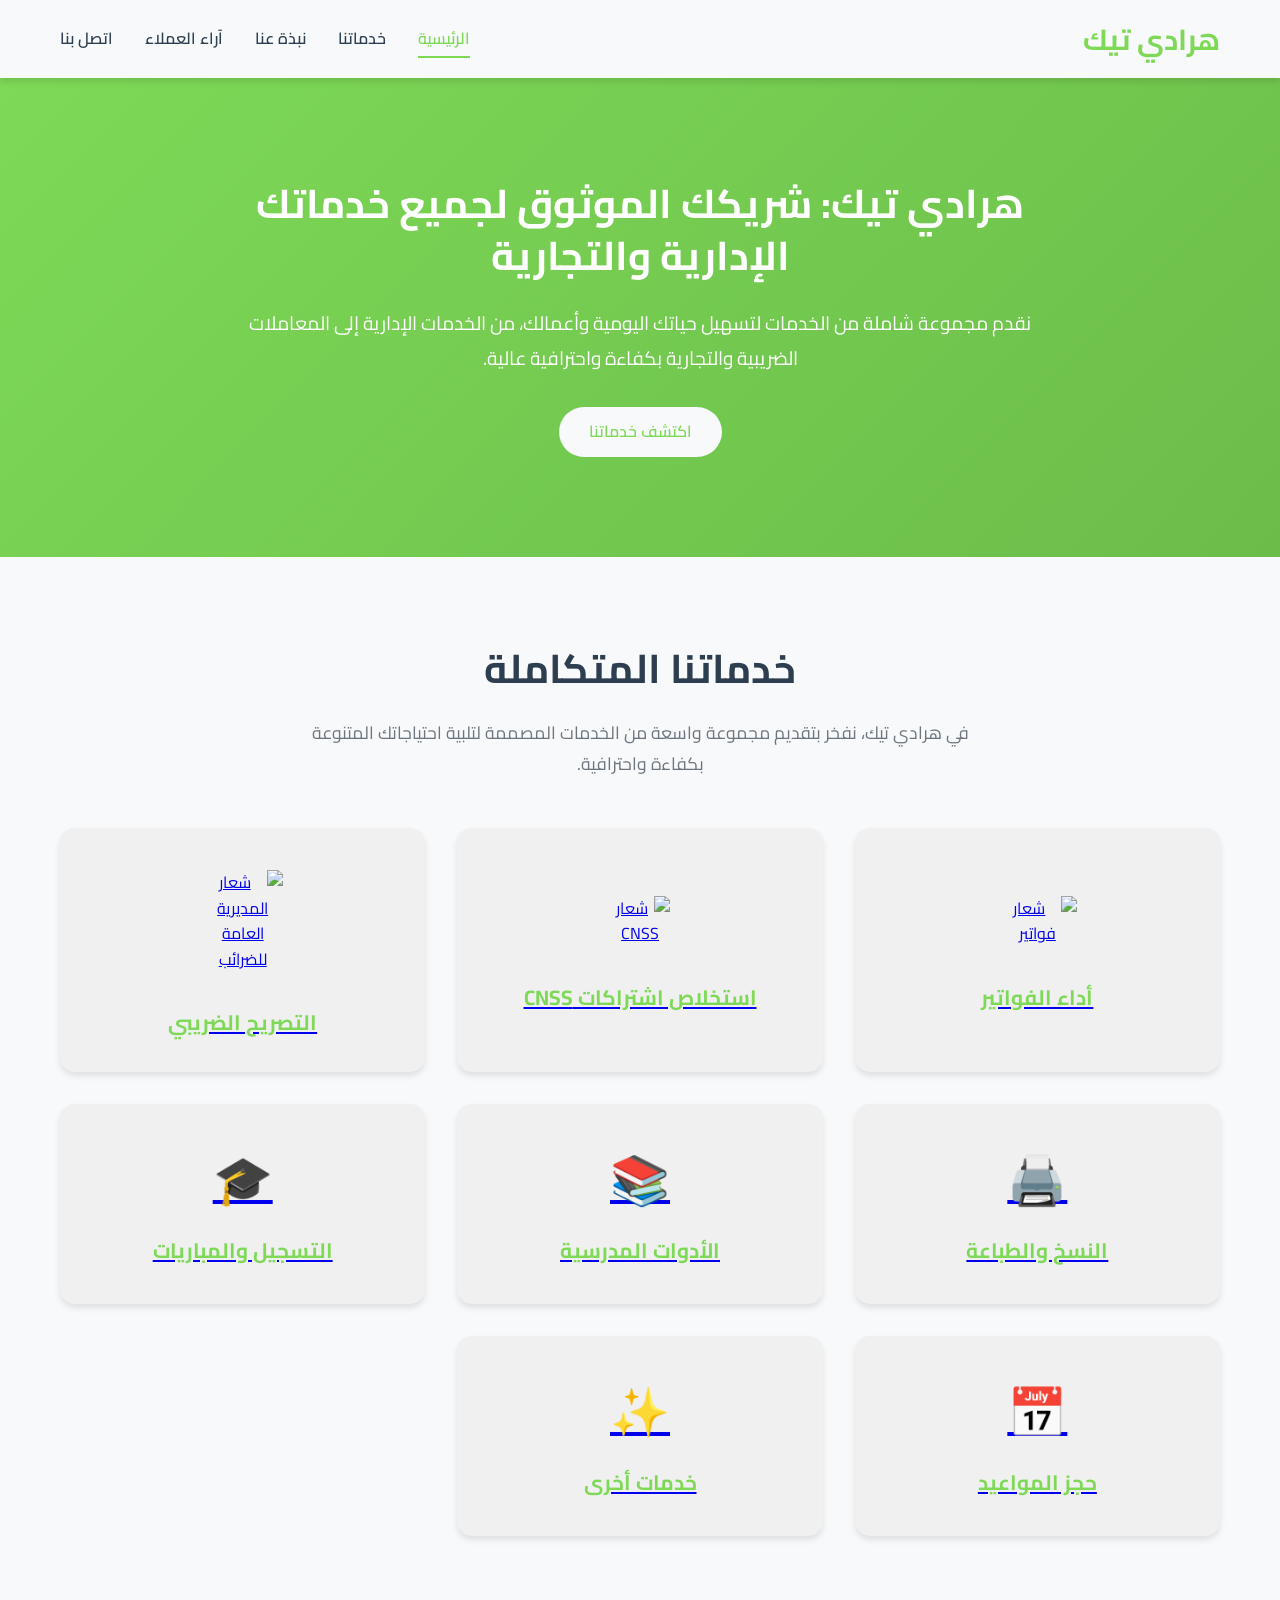
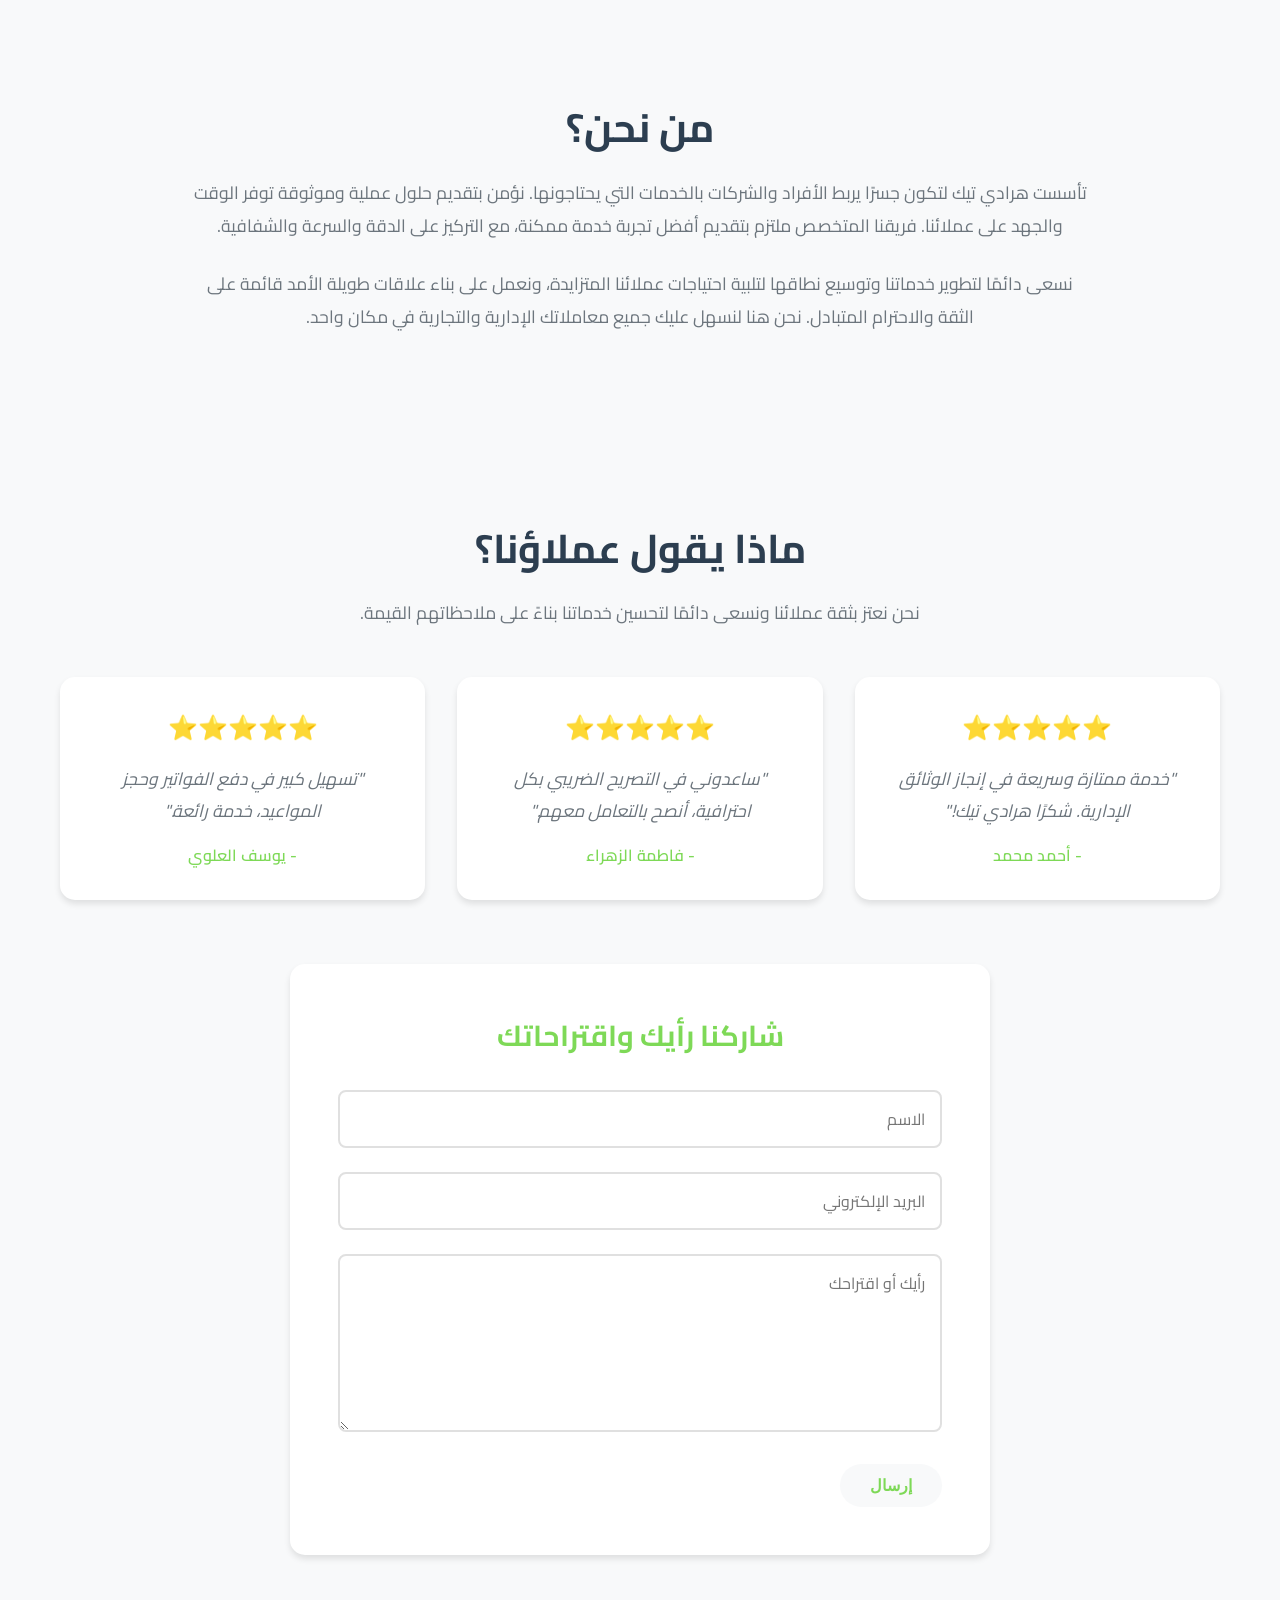
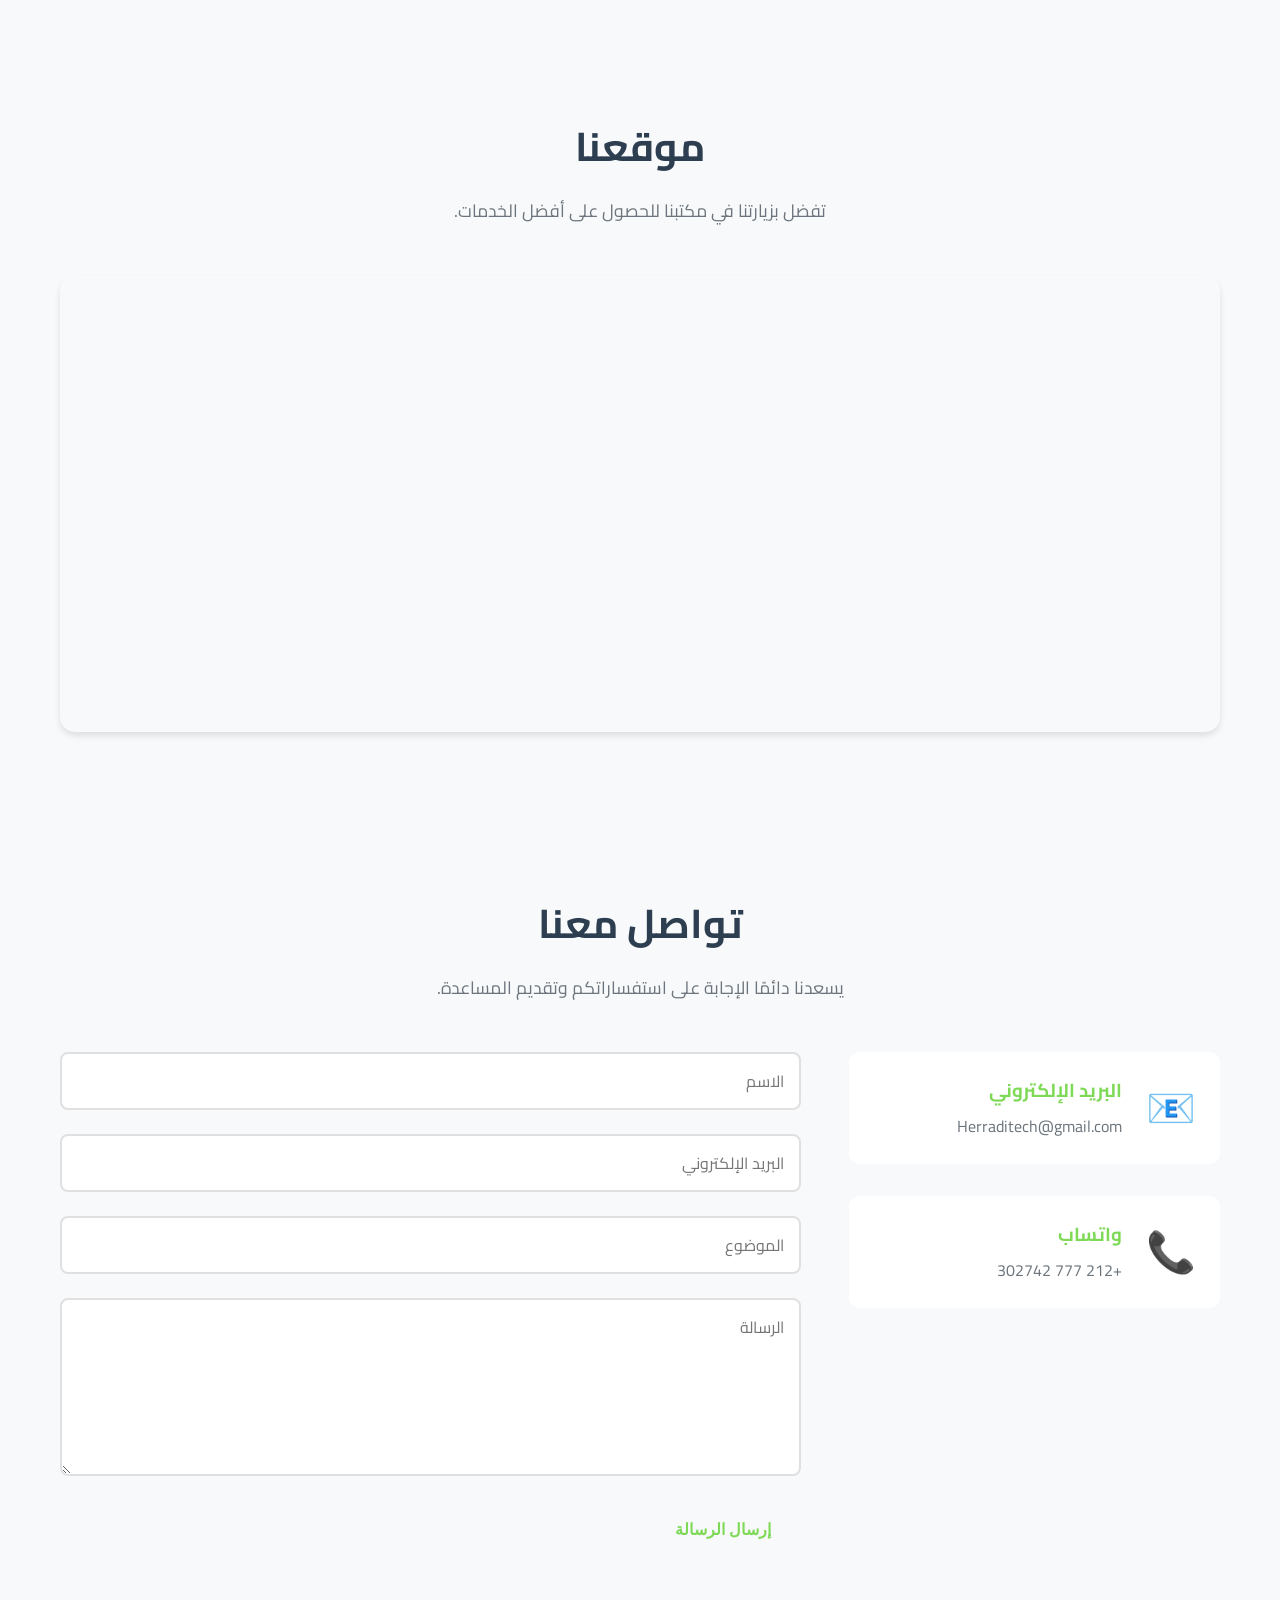
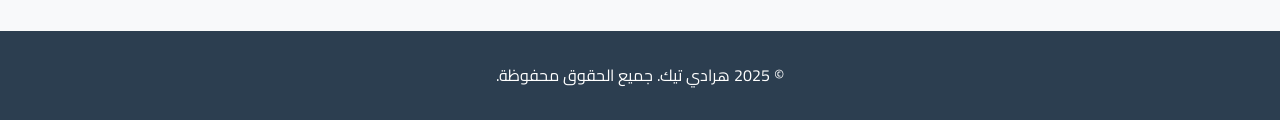
==== index.html @ 50e61887 "Add files via upload" ====
<!DOCTYPE html>
<html lang="ar" dir="rtl">
<head>
    <meta charset="UTF-8">
    <meta name="viewport" content="width=device-width, initial-scale=1.0">
    <meta name="description" content="هرادي تيك - شريكك الموثوق لجميع خدماتك الإدارية والتجارية">
    <title>هرادي تيك - خدمات إدارية وتجارية متكاملة</title>
    <link rel="stylesheet" href="styles.css">
    <link rel="preconnect" href="https://fonts.googleapis.com">
    <link rel="preconnect" href="https://fonts.gstatic.com" crossorigin>
    <link href="https://fonts.googleapis.com/css2?family=Cairo:wght@300;400;600;700&display=swap" rel="stylesheet">
</head>
<body>
    <!-- Navigation Bar -->
    <nav class="navbar">
        <div class="container">
            <div class="nav-brand">
                <h1>هرادي تيك</h1>
            </div>
            <ul class="nav-menu">
                <li><a href="#home" class="nav-link active">الرئيسية</a></li>
                <li><a href="#services" class="nav-link">خدماتنا</a></li>
                <li><a href="#about" class="nav-link">نبذة عنا</a></li>
                <li><a href="#testimonials" class="nav-link">آراء العملاء</a></li>
                <li><a href="#contact" class="nav-link">اتصل بنا</a></li>
            </ul>
            <div class="hamburger">
                <span></span>
                <span></span>
                <span></span>
            </div>
        </div>
    </nav>

    <!-- Hero Section -->
    <section id="home" class="hero">
        <div class="container">
            <div class="hero-content">
                <h2 class="hero-title">هرادي تيك: شريكك الموثوق لجميع خدماتك الإدارية والتجارية</h2>
                <p class="hero-description">نقدم مجموعة شاملة من الخدمات لتسهيل حياتك اليومية وأعمالك، من الخدمات الإدارية إلى المعاملات الضريبية والتجارية بكفاءة واحترافية عالية.</p>
                <a href="#services" class="btn btn-primary">اكتشف خدماتنا</a>
            </div>
        </div>
    </section>

    <!-- Services Section -->
    <section id="services" class="services">
        <div class="container">
            <h2 class="section-title">خدماتنا المتكاملة</h2>
            <p class="section-description">في هرادي تيك، نفخر بتقديم مجموعة واسعة من الخدمات المصممة لتلبية احتياجاتك المتنوعة بكفاءة واحترافية.</p>
            <div class="services-grid">
                <!-- Service 1: أداء الفواتير -->
                <div class="service-card">
                    <a href="service-bills.html">
                        <img src="images/fawatir_logo.png" alt="شعار فواتير" class="service-logo">
                        <h3>أداء الفواتير</h3>
                    </a>
                </div>

                <!-- Service 2: استخلاص اشتراكات CNSS -->
                <div class="service-card">
                    <a href="service-cnss.html">
                        <img src="images/cnss_logo.jpg" alt="شعار CNSS" class="service-logo cnss-logo">
                        <h3>استخلاص اشتراكات CNSS</h3>
                    </a>
                </div>

                <!-- Service 3: التصريح الضريبي -->
                <div class="service-card">
                    <a href="service-tax.html">
                        <img src="images/dgi_logo.png" alt="شعار المديرية العامة للضرائب" class="service-logo">
                        <h3>التصريح الضريبي</h3>
                    </a>
                </div>

                <!-- Service 4: النسخ والطباعة -->
                <div class="service-card">
                    <a href="service-printing.html">
                        <div class="service-icon">🖨️</div>
                        <h3>النسخ والطباعة</h3>
                    </a>
                </div>

                <!-- Service 5: الأدوات المدرسية -->
                <div class="service-card">
                    <a href="service-stationery.html">
                        <div class="service-icon">📚</div>
                        <h3>الأدوات المدرسية</h3>
                    </a>
                </div>

                <!-- Service 6: التسجيل والمباريات -->
                <div class="service-card">
                    <a href="service-registration.html">
                        <div class="service-icon">🎓</div>
                        <h3>التسجيل والمباريات</h3>
                    </a>
                </div>

                <!-- Service 7: حجز المواعيد -->
                <div class="service-card">
                    <a href="service-appointments.html">
                        <div class="service-icon">📅</div>
                        <h3>حجز المواعيد</h3>
                    </a>
                </div>

                <!-- Service 8: الوثائق الإدارية (تم تغييرها مؤقتاً إلى خدمات أخرى) -->
                <div class="service-card">
                    <a href="service-documents.html">
                        <div class="service-icon">✨</div>
                        <h3>خدمات أخرى</h3>
                    </a>
                </div>
            </div>
        </div>
    </section>

    <!-- About Section -->
    <section id="about" class="about">
        <div class="container">
            <h2 class="section-title">من نحن؟</h2>
            <div class="about-content">
                <p>تأسست هرادي تيك لتكون جسرًا يربط الأفراد والشركات بالخدمات التي يحتاجونها. نؤمن بتقديم حلول عملية وموثوقة توفر الوقت والجهد على عملائنا. فريقنا المتخصص ملتزم بتقديم أفضل تجربة خدمة ممكنة، مع التركيز على الدقة والسرعة والشفافية.</p>
                <p>نسعى دائمًا لتطوير خدماتنا وتوسيع نطاقها لتلبية احتياجات عملائنا المتزايدة، ونعمل على بناء علاقات طويلة الأمد قائمة على الثقة والاحترام المتبادل. نحن هنا لنسهل عليك جميع معاملاتك الإدارية والتجارية في مكان واحد.</p>
            </div>
        </div>
    </section>

    <!-- Testimonials Section -->
    <section id="testimonials" class="testimonials">
        <div class="container">
            <h2 class="section-title">ماذا يقول عملاؤنا؟</h2>
            <p class="section-description">نحن نعتز بثقة عملائنا ونسعى دائمًا لتحسين خدماتنا بناءً على ملاحظاتهم القيمة.</p>
            <div class="testimonials-grid">
                <div class="testimonial-card">
                    <div class="testimonial-icon">⭐⭐⭐⭐⭐</div>
                    <p class="testimonial-text">"خدمة ممتازة وسريعة في إنجاز الوثائق الإدارية. شكرًا هرادي تيك!"</p>
                    <p class="testimonial-author">- أحمد محمد</p>
                </div>
                <div class="testimonial-card">
                    <div class="testimonial-icon">⭐⭐⭐⭐⭐</div>
                    <p class="testimonial-text">"ساعدوني في التصريح الضريبي بكل احترافية، أنصح بالتعامل معهم."</p>
                    <p class="testimonial-author">- فاطمة الزهراء</p>
                </div>
                <div class="testimonial-card">
                    <div class="testimonial-icon">⭐⭐⭐⭐⭐</div>
                    <p class="testimonial-text">"تسهيل كبير في دفع الفواتير وحجز المواعيد، خدمة رائعة."</p>
                    <p class="testimonial-author">- يوسف العلوي</p>
                </div>
            </div>
            
            <!-- Suggestions Form -->
            <div class="suggestions-form">
                <h3>شاركنا رأيك واقتراحاتك</h3>
                <form id="suggestionForm">
                    <div class="form-group">
                        <input type="text" id="name" name="name" placeholder="الاسم" required>
                    </div>
                    <div class="form-group">
                        <input type="email" id="email" name="email" placeholder="البريد الإلكتروني" required>
                    </div>
                    <div class="form-group">
                        <textarea id="suggestion" name="suggestion" rows="5" placeholder="رأيك أو اقتراحك" required></textarea>
                    </div>
                    <button type="submit" class="btn btn-primary">إرسال</button>
                </form>
            </div>
        </div>
    </section>

    <!-- Location Map Section -->
    <section id="location" class="location">
        <div class="container">
            <h2 class="section-title">موقعنا</h2>
            <p class="section-description">تفضل بزيارتنا في مكتبنا للحصول على أفضل الخدمات.</p>
            <div class="map-container">
                <iframe src="https://share.google/Q4RlTMhwEjYYxVVGX" width="100%" height="450" style="border:0;" allowfullscreen="" loading="lazy" referrerpolicy="no-referrer-when-downgrade"></iframe>
            </div>
        </div>
    </section>

    <!-- Contact Section -->
    <section id="contact" class="contact">
        <div class="container">
            <h2 class="section-title">تواصل معنا</h2>
            <p class="section-description">يسعدنا دائمًا الإجابة على استفساراتكم وتقديم المساعدة.</p>
            <div class="contact-content">
                <div class="contact-info">
                    <div class="contact-item">
                        <div class="contact-icon">📧</div>
                        <div>
                            <h3>البريد الإلكتروني</h3>
                            <a href="mailto:Herraditech@gmail.com">Herraditech@gmail.com</a>
                        </div>
                    </div>
                    <div class="contact-item">
                        <div class="contact-icon">📞</div>
                        <div>
                            <h3>واتساب</h3>
                            <a href="https://wa.me/212777302742" target="_blank">+212 777 302742</a>
                        </div>
                    </div>
                </div>
                
                <div class="contact-form">
                    <form id="contactForm">
                        <div class="form-group">
                            <input type="text" id="contact-name" name="name" placeholder="الاسم" required>
                        </div>
                        <div class="form-group">
                            <input type="email" id="contact-email" name="email" placeholder="البريد الإلكتروني" required>
                        </div>
                        <div class="form-group">
                            <input type="text" id="subject" name="subject" placeholder="الموضوع" required>
                        </div>
                        <div class="form-group">
                            <textarea id="message" name="message" rows="5" placeholder="الرسالة" required></textarea>
                        </div>
                        <button type="submit" class="btn btn-primary">إرسال الرسالة</button>
                    </form>
                </div>
            </div>
        </div>
    </section>

    <!-- Footer -->
    <footer class="footer">
        <div class="container">
            <p>&copy; 2025 هرادي تيك. جميع الحقوق محفوظة.</p>
        </div>
    </footer>

    <script src="script.js"></script>
</body>
</html>
---- styles.css ----
/* Global Styles */
* {
    margin: 0;
    padding: 0;
    box-sizing: border-box;
}

:root {
    --primary-color: #7ed957; /* Custom green */
    --primary-dark: #6bbd4a;
    --primary-light: #93e66e;
    --primary-lighter: #e0f5d8;
    --text-dark: #2c3e50;
    --text-light: #6c757d;
    --background-light: #f8f9fa;
    --border-color: #e0e0e0;
    --shadow: 0 4px 6px rgba(0, 0, 0, 0.1);
    --shadow-hover: 0 8px 12px rgba(0, 0, 0, 0.15);
    --service-card-bg: #f0f0f0; /* Light gray for service card background */
}

body {
    font-family: 'Cairo', sans-serif;
    line-height: 1.6;
    color: var(--text-dark);
    background-color: var(--background-light);
}

.container {
    max-width: 1200px;
    margin: 0 auto;
    padding: 0 20px;
}

/* Navigation Bar */
.navbar {
    background-color: var(--background-light);
    box-shadow: var(--shadow);
    position: sticky;
    top: 0;
    z-index: 1000;
    padding: 1rem 0;
}

.navbar .container {
    display: flex;
    justify-content: space-between;
    align-items: center;
}

.nav-brand {
    display: flex;
    align-items: center;
    gap: 0.5rem;
}

.nav-brand h1 {
    color: var(--primary-color);
    font-size: 1.8rem;
    font-weight: 700;
}

.nav-menu {
    display: flex;
    list-style: none;
    gap: 2rem;
}

.nav-link {
    text-decoration: none;
    color: var(--text-dark);
    font-weight: 600;
    transition: color 0.3s ease;
    position: relative;
}

.nav-link:hover,
.nav-link.active {
    color: var(--primary-color);
}

.nav-link::after {
    content: '';
    position: absolute;
    bottom: -5px;
    left: 0;
    width: 0;
    height: 2px;
    background-color: var(--primary-color);
    transition: width 0.3s ease;
}

.nav-link:hover::after,
.nav-link.active::after {
    width: 100%;
}

.hamburger {
    display: none;
    flex-direction: column;
    cursor: pointer;
    gap: 4px;
}

.hamburger span {
    width: 25px;
    height: 3px;
    background-color: var(--text-dark);
    transition: all 0.3s ease;
}

/* Hero Section */
.hero {
    background: linear-gradient(135deg, var(--primary-color) 0%, var(--primary-dark) 100%);
    color: #ffffff; /* White text for hero section */
    padding: 100px 0;
    text-align: center;
}

.hero-content {
    max-width: 800px;
    margin: 0 auto;
}

.hero-title {
    font-size: 2.5rem;
    font-weight: 700;
    margin-bottom: 1.5rem;
    line-height: 1.3;
}

.hero-description {
    font-size: 1.2rem;
    margin-bottom: 2rem;
    line-height: 1.8;
}

.btn {
    display: inline-block;
    padding: 12px 30px;
    text-decoration: none;
    border-radius: 30px;
    font-weight: 600;
    transition: all 0.3s ease;
    border: none;
    cursor: pointer;
    font-size: 1rem;
}

.btn-primary {
    background-color: var(--background-light);
    color: var(--primary-color);
}

.btn-primary:hover {
    background-color: var(--primary-dark);
    color: #ffffff; /* White text for hero section */
    transform: translateY(-2px);
    box-shadow: var(--shadow-hover);
}

/* Services Section */
.services {
    padding: 80px 0;
    background-color: var(--background-light);
}

.section-title {
    text-align: center;
    font-size: 2.5rem;
    color: var(--text-dark);
    margin-bottom: 1rem;
    font-weight: 700;
}

.section-description {
    text-align: center;
    font-size: 1.1rem;
    color: var(--text-light);
    max-width: 700px;
    margin: 0 auto 3rem;
    line-height: 1.8;
}

.services-grid {
    display: grid;
    grid-template-columns: repeat(auto-fit, minmax(280px, 1fr));
    gap: 2rem;
}

.service-card {
    background-color: var(--service-card-bg); /* Light gray background for service cards */
    padding: 2rem;
    border-radius: 15px;
    box-shadow: var(--shadow);
    transition: all 0.3s ease;
    text-align: center;
    cursor: pointer;
    display: flex;
    flex-direction: column;
    justify-content: center;
    align-items: center;
    min-height: 200px; /* Ensure consistent height */
}

.service-card:hover {
    background-color: #ffffff; /* White background on hover */
    transform: translateY(-10px);
    box-shadow: var(--shadow-hover);
    border: 2px solid var(--primary-light);
}

.service-card h3 {
    color: var(--primary-color); /* Green text for service card titles */
    font-size: 1.3rem;
    margin-top: 1rem;
    font-weight: 700;
}

.service-card:hover h3 {
    color: var(--primary-color); /* Green text on hover */
}

.service-icon {
    font-size: 3rem;
    margin-bottom: 0.5rem;
    color: var(--primary-color); /* Green icon color */
}

.service-card:hover .service-icon {
    color: var(--primary-color); /* Green icon on hover */
}

.service-logo {
    max-width: 100px; /* Adjust logo size */
    height: auto;
    margin-bottom: 0.5rem;
    /* background-color: #ffffff; White background for logos */
    padding: 10px;
    border-radius: 10px;
}

.cnss-logo {
    max-width: 80px; /* Adjust CNSS logo size to match others */
    height: auto;
}

.service-card:hover .service-logo {
    /* background-color: var(--primary-lighter); Lighter green background on hover */
}

/* About Section */
.about {
    padding: 80px 0;
    background-color: var(--background-light);
}

.about-content {
    max-width: 900px;
    margin: 0 auto;
    text-align: center;
}

.about-content p {
    font-size: 1.1rem;
    color: var(--text-light);
    margin-bottom: 1.5rem;
    line-height: 1.9;
}

/* Testimonials Section */
.testimonials {
    padding: 80px 0;
    background-color: var(--background-light);
}

.testimonials-grid {
    display: grid;
    grid-template-columns: repeat(auto-fit, minmax(300px, 1fr));
    gap: 2rem;
    margin-bottom: 4rem;
}

.testimonial-card {
    background-color: #ffffff;
    padding: 2rem;
    border-radius: 15px;
    box-shadow: var(--shadow);
    text-align: center;
}

.testimonial-icon {
    font-size: 1.5rem;
    margin-bottom: 1rem;
    color: #ffc107;
}

.testimonial-text {
    font-size: 1.1rem;
    color: var(--text-light);
    margin-bottom: 1rem;
    line-height: 1.8;
    font-style: italic;
}

.testimonial-author {
    color: var(--primary-color);
    font-weight: 600;
}

.suggestions-form {
    background-color: #ffffff;
    padding: 3rem;
    border-radius: 15px;
    box-shadow: var(--shadow);
    max-width: 700px;
    margin: 0 auto;
}

.suggestions-form h3 {
    text-align: center;
    color: var(--primary-color);
    font-size: 1.8rem;
    margin-bottom: 2rem;
    font-weight: 700;
}

/* Location Map Section */
.location {
    padding: 80px 0;
    background-color: var(--background-light);
}

.map-container {
    margin-top: 2rem;
    border-radius: 15px;
    overflow: hidden;
    box-shadow: var(--shadow);
}

.map-container iframe {
    border: 0;
}

/* Contact Section */
.contact {
    padding: 80px 0;
    background-color: var(--background-light);
}

.contact-content {
    display: grid;
    grid-template-columns: 1fr 2fr;
    gap: 3rem;
    margin-top: 3rem;
}

.contact-info {
    display: flex;
    flex-direction: column;
    gap: 2rem;
}

.contact-item {
    display: flex;
    align-items: center;
    gap: 1.5rem;
    padding: 1.5rem;
    background-color: #ffffff;
    border-radius: 10px;
}

.contact-icon {
    font-size: 2.5rem;
    color: var(--primary-color);
}

.contact-item h3 {
    color: var(--primary-color);
    margin-bottom: 0.5rem;
    font-weight: 700;
}

.contact-item a {
    color: var(--text-light);
    text-decoration: none;
    transition: color 0.3s ease;
}

.contact-item a:hover {
    color: var(--primary-color);
}

/* Forms */
.form-group {
    margin-bottom: 1.5rem;
}

.form-group input,
.form-group textarea {
    width: 100%;
    padding: 12px 15px;
    border: 2px solid var(--border-color);
    border-radius: 8px;
    font-family: 'Cairo', sans-serif;
    font-size: 1rem;
    transition: border-color 0.3s ease;
}

.form-group input:focus,
.form-group textarea:focus {
    outline: none;
    border-color: var(--primary-color);
}

.form-group textarea {
    resize: vertical;
}

/* Service Detail Page */
.service-detail {
    padding: 80px 0;
    background-color: var(--background-light);
    min-height: 70vh;
}

.service-detail-content {
    max-width: 900px;
    margin: 0 auto;
    background-color: #ffffff;
    padding: 3rem;
    border-radius: 15px;
    box-shadow: var(--shadow);
}

.service-detail-header {
    text-align: center;
    margin-bottom: 2rem;
    padding-bottom: 2rem;
    border-bottom: 2px solid var(--border-color);
}

.service-detail-icon {
    font-size: 4rem;
    margin-bottom: 1rem;
    color: var(--primary-color);
}

.service-detail-title {
    color: var(--primary-color);
    font-size: 2.5rem;
    font-weight: 700;
    margin-bottom: 1rem;
}

.service-detail-description {
    font-size: 1.2rem;
    color: var(--text-light);
    line-height: 1.8;
    margin-bottom: 2rem;
}

.service-detail-features {
    margin-top: 2rem;
}

.service-detail-features h3 {
    color: var(--primary-color);
    font-size: 1.8rem;
    margin-bottom: 1.5rem;
    font-weight: 700;
}

.service-detail-features ul {
    list-style: none;
    padding: 0;
}

.service-detail-features li {
    padding: 1rem;
    margin-bottom: 1rem;
    background-color: var(--background-light);
    border-radius: 8px;
    border-right: 4px solid var(--primary-color);
    font-size: 1.1rem;
    color: var(--text-dark);
    line-height: 1.8;
}

.service-detail-features li::before {
    content: '✓';
    color: var(--primary-color);
    font-weight: bold;
    margin-left: 10px;
    font-size: 1.3rem;
}

.back-button {
    display: inline-block;
    margin-top: 2rem;
    padding: 12px 30px;
    background-color: var(--primary-color);
    color: #ffffff; /* White text for hero section */
    text-decoration: none;
    border-radius: 30px;
    font-weight: 600;
    transition: all 0.3s ease;
}

.back-button:hover {
    background-color: var(--primary-dark);
    transform: translateY(-2px);
    box-shadow: var(--shadow-hover);
}

/* Footer */
.footer {
    background-color: var(--text-dark);
    color: #ffffff; /* White text for hero section */
    padding: 2rem 0;
    text-align: center;
}

.footer p {
    font-size: 1rem;
}

/* Responsive Design */
@media (max-width: 768px) {
    .nav-menu {
        position: fixed;
        right: -100%;
        top: 70px;
        flex-direction: column;
        background-color: var(--background-light);
        width: 100%;
        height: calc(100% - 70px);
        justify-content: flex-start;
        align-items: center;
        padding-top: 20px;
        transition: right 0.3s ease-in-out;
        box-shadow: -2px 0 5px rgba(0,0,0,0.1);
    }

    .nav-menu.active {
        right: 0;
    }

    .nav-link {
        padding: 15px 0;
        width: 80%;
        text-align: center;
        border-bottom: 1px solid var(--border-color);
    }

    .nav-link:last-child {
        border-bottom: none;
    }

    .hamburger {
        display: flex;
    }

    .navbar .container {
        flex-wrap: wrap;
    }

    .hero {
        padding: 80px 20px;
    }

    .hero-title {
        font-size: 2rem;
    }

    .hero-description {
        font-size: 1rem;
    }

    .services-grid {
        grid-template-columns: 1fr;
    }

    .contact-content {
        grid-template-columns: 1fr;
    }

    .contact-item {
        flex-direction: column;
        text-align: center;
    }

    .contact-item h3 {
        margin-top: 10px;
    }

    .suggestions-form {
        padding: 2rem;
    }

    .service-detail-content {
        padding: 2rem;
    }

    .service-detail-title {
        font-size: 2rem;
    }

    .service-detail-description {
        font-size: 1rem;
    }

    .service-detail-features li {
        font-size: 1rem;
    }
}
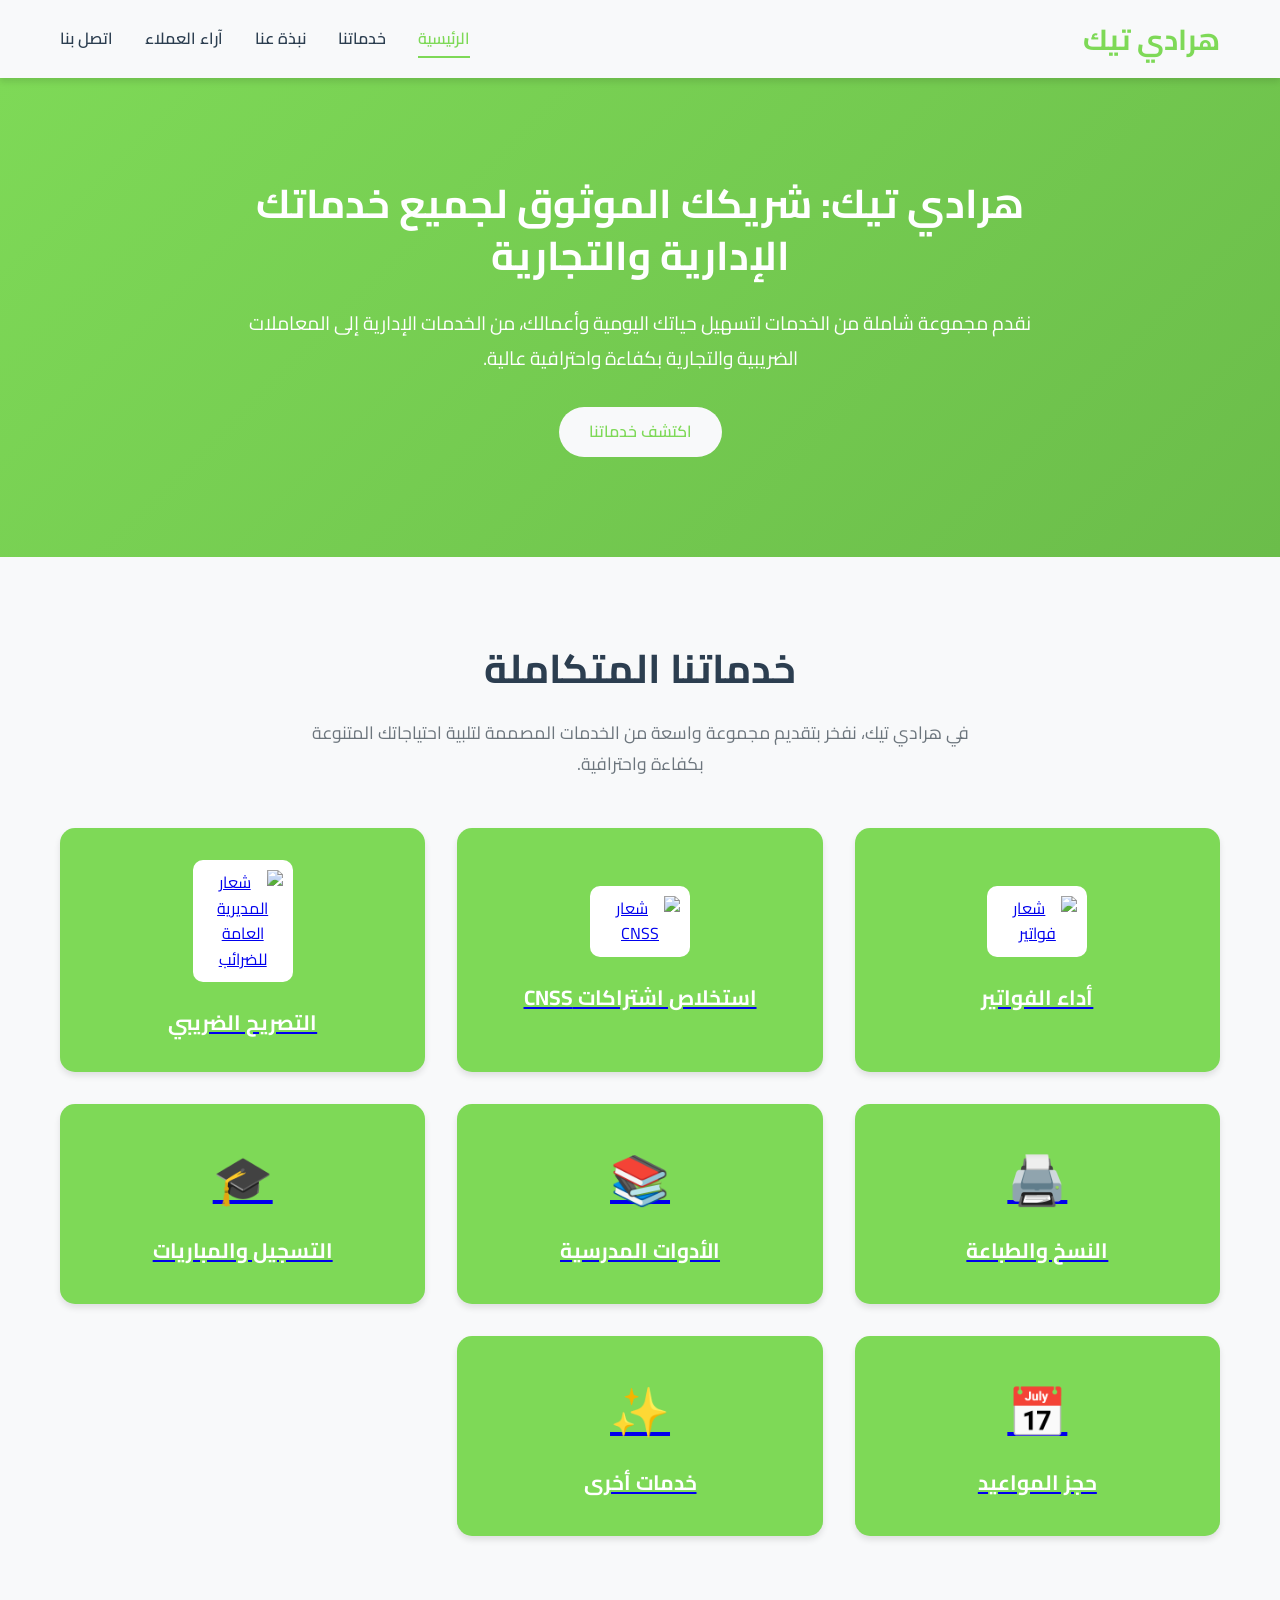
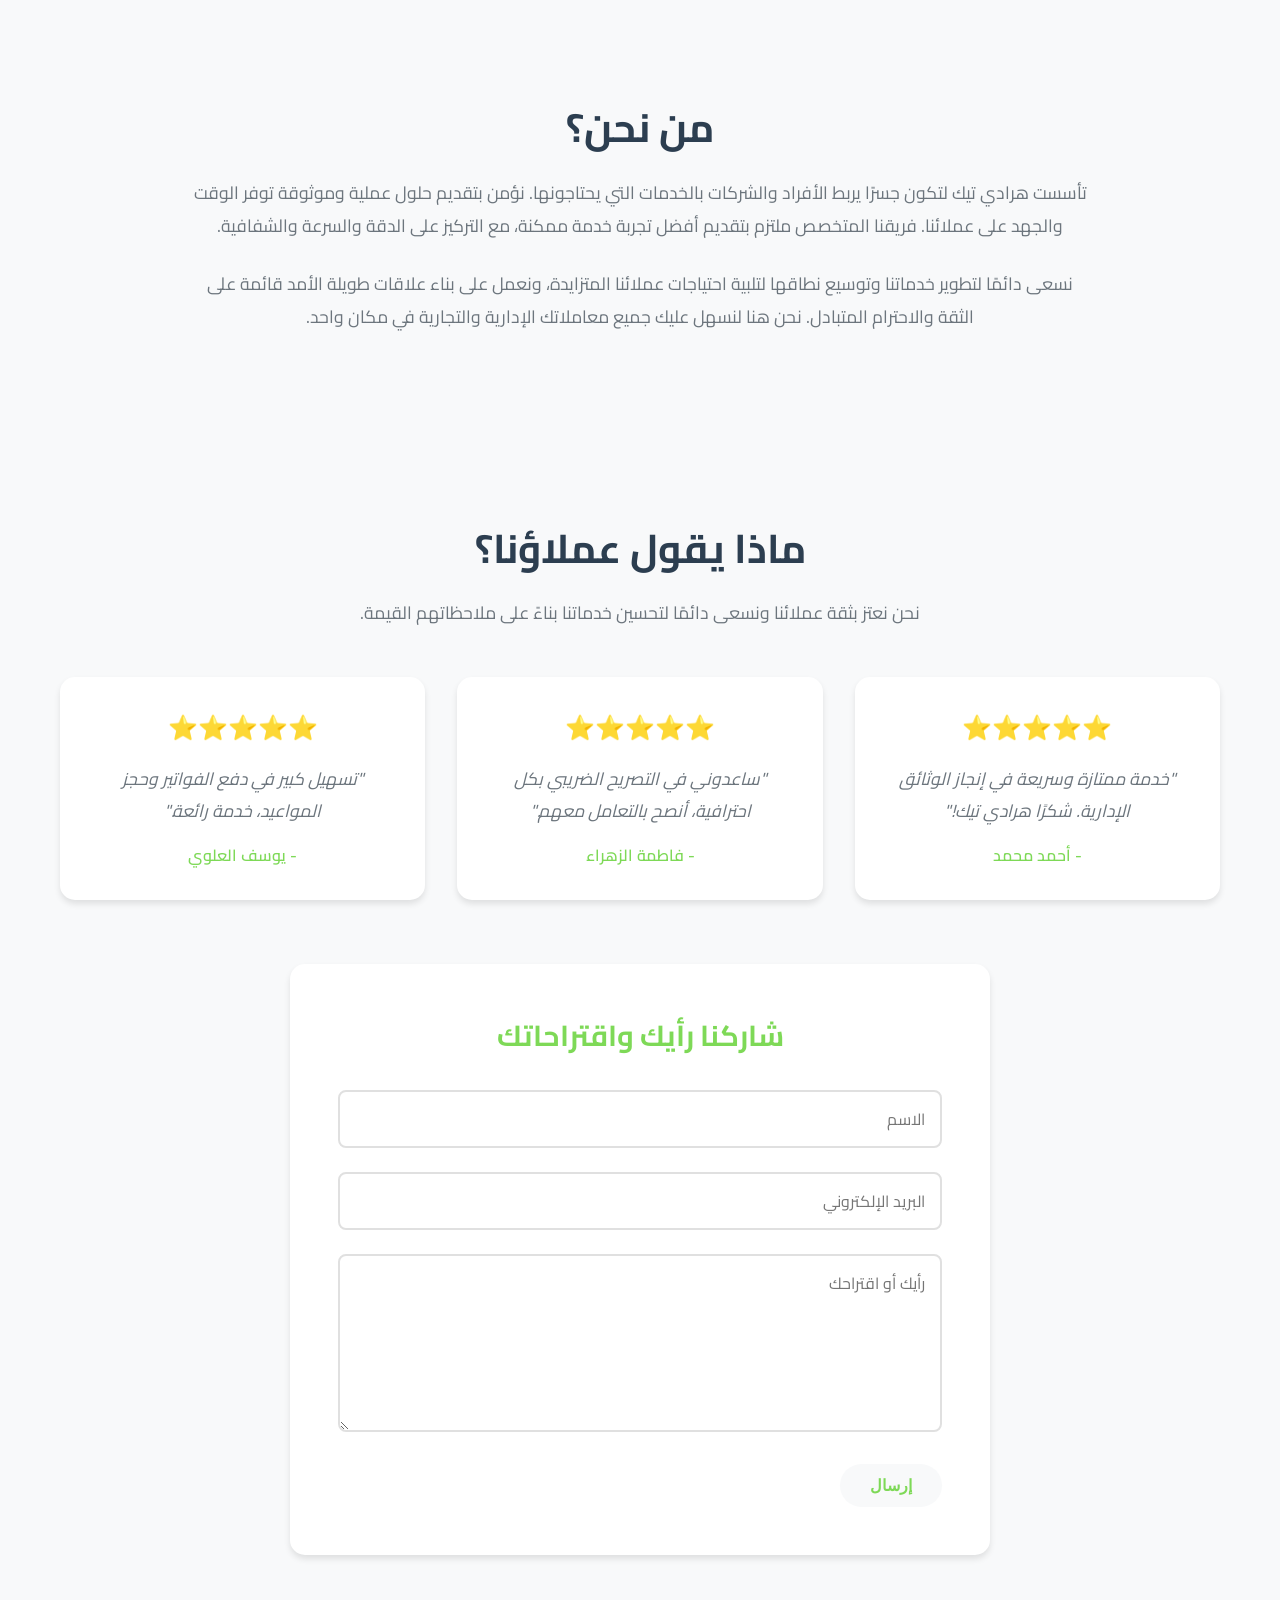
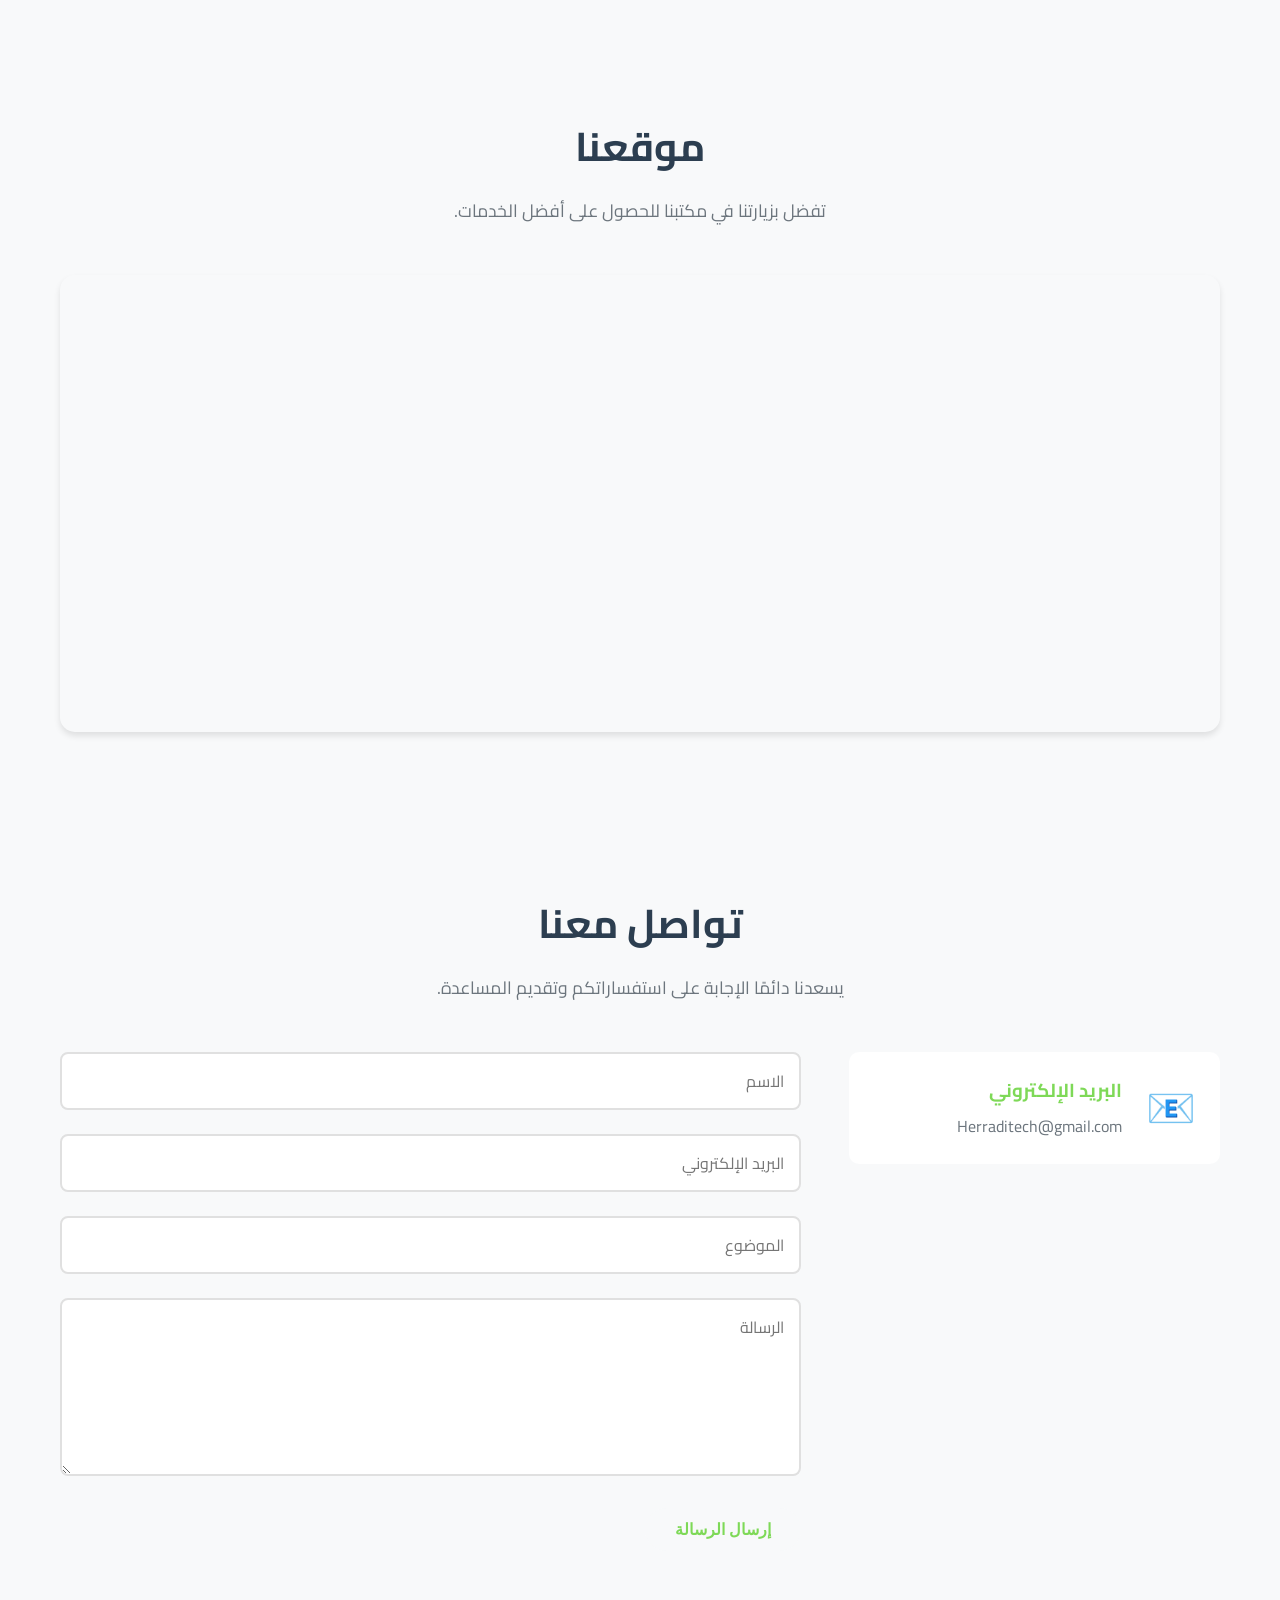
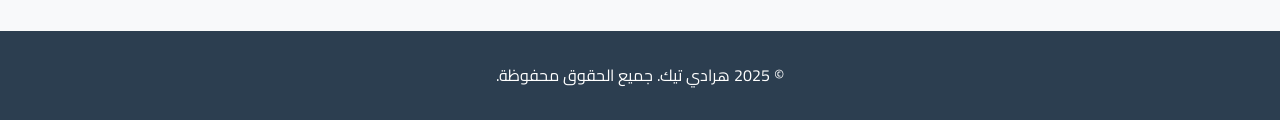
==== commit 42d6ffaa: "Add files via upload" ====
--- a/index.html
+++ b/index.html
@@ -60,7 +60,7 @@
                 <!-- Service 2: استخلاص اشتراكات CNSS -->
                 <div class="service-card">
                     <a href="service-cnss.html">
-                        <img src="images/cnss_logo.jpg" alt="شعار CNSS" class="service-logo cnss-logo">
+                        <img src="images/cnss_logo.jpg" alt="شعار CNSS" class="service-logo">
                         <h3>استخلاص اشتراكات CNSS</h3>
                     </a>
                 </div>
@@ -175,7 +175,7 @@
             <h2 class="section-title">موقعنا</h2>
             <p class="section-description">تفضل بزيارتنا في مكتبنا للحصول على أفضل الخدمات.</p>
             <div class="map-container">
-                <iframe src="https://share.google/Q4RlTMhwEjYYxVVGX" width="100%" height="450" style="border:0;" allowfullscreen="" loading="lazy" referrerpolicy="no-referrer-when-downgrade"></iframe>
+                <iframe src="https://www.google.com/maps/embed?pb=!1m18!1m12!1m3!1d3323.0076099999997!2d-7.618776!3d33.590688!2m3!1f0!2f0!3f0!3m2!1i1024!2i768!4f13.1!3m3!1m2!1s0xda7d2b4f9c9b0d1%3A0x1c1c1c1c1c1c1c1c!2sCasablanca%2C%20Morocco!5e0!3m2!1sen!2sus!4v1678901234567!5m2!1sen!2sus" width="100%" height="450" style="border:0;" allowfullscreen="" loading="lazy" referrerpolicy="no-referrer-when-downgrade"></iframe>
             </div>
         </div>
     </section>
@@ -194,13 +194,6 @@
                             <a href="mailto:Herraditech@gmail.com">Herraditech@gmail.com</a>
                         </div>
                     </div>
-                    <div class="contact-item">
-                        <div class="contact-icon">📞</div>
-                        <div>
-                            <h3>واتساب</h3>
-                            <a href="https://wa.me/212777302742" target="_blank">+212 777 302742</a>
-                        </div>
-                    </div>
                 </div>
                 
                 <div class="contact-form">
--- a/styles.css
+++ b/styles.css
@@ -16,7 +16,6 @@
     --border-color: #e0e0e0;
     --shadow: 0 4px 6px rgba(0, 0, 0, 0.1);
     --shadow-hover: 0 8px 12px rgba(0, 0, 0, 0.15);
-    --service-card-bg: #f0f0f0; /* Light gray for service card background */
 }
 
 body {
@@ -189,7 +188,7 @@
 }
 
 .service-card {
-    background-color: var(--service-card-bg); /* Light gray background for service cards */
+    background-color: var(--primary-color); /* Green background for service cards */
     padding: 2rem;
     border-radius: 15px;
     box-shadow: var(--shadow);
@@ -211,7 +210,7 @@
 }
 
 .service-card h3 {
-    color: var(--primary-color); /* Green text for service card titles */
+    color: #ffffff; /* White text for service card titles */
     font-size: 1.3rem;
     margin-top: 1rem;
     font-weight: 700;
@@ -224,7 +223,7 @@
 .service-icon {
     font-size: 3rem;
     margin-bottom: 0.5rem;
-    color: var(--primary-color); /* Green icon color */
+    color: #ffffff; /* White icon color */
 }
 
 .service-card:hover .service-icon {
@@ -235,18 +234,13 @@
     max-width: 100px; /* Adjust logo size */
     height: auto;
     margin-bottom: 0.5rem;
-    /* background-color: #ffffff; White background for logos */
+    background-color: #ffffff; /* White background for logos */
     padding: 10px;
     border-radius: 10px;
 }
 
-.cnss-logo {
-    max-width: 80px; /* Adjust CNSS logo size to match others */
-    height: auto;
-}
-
 .service-card:hover .service-logo {
-    /* background-color: var(--primary-lighter); Lighter green background on hover */
+    background-color: var(--primary-lighter); /* Lighter green background on hover */
 }
 
 /* About Section */
